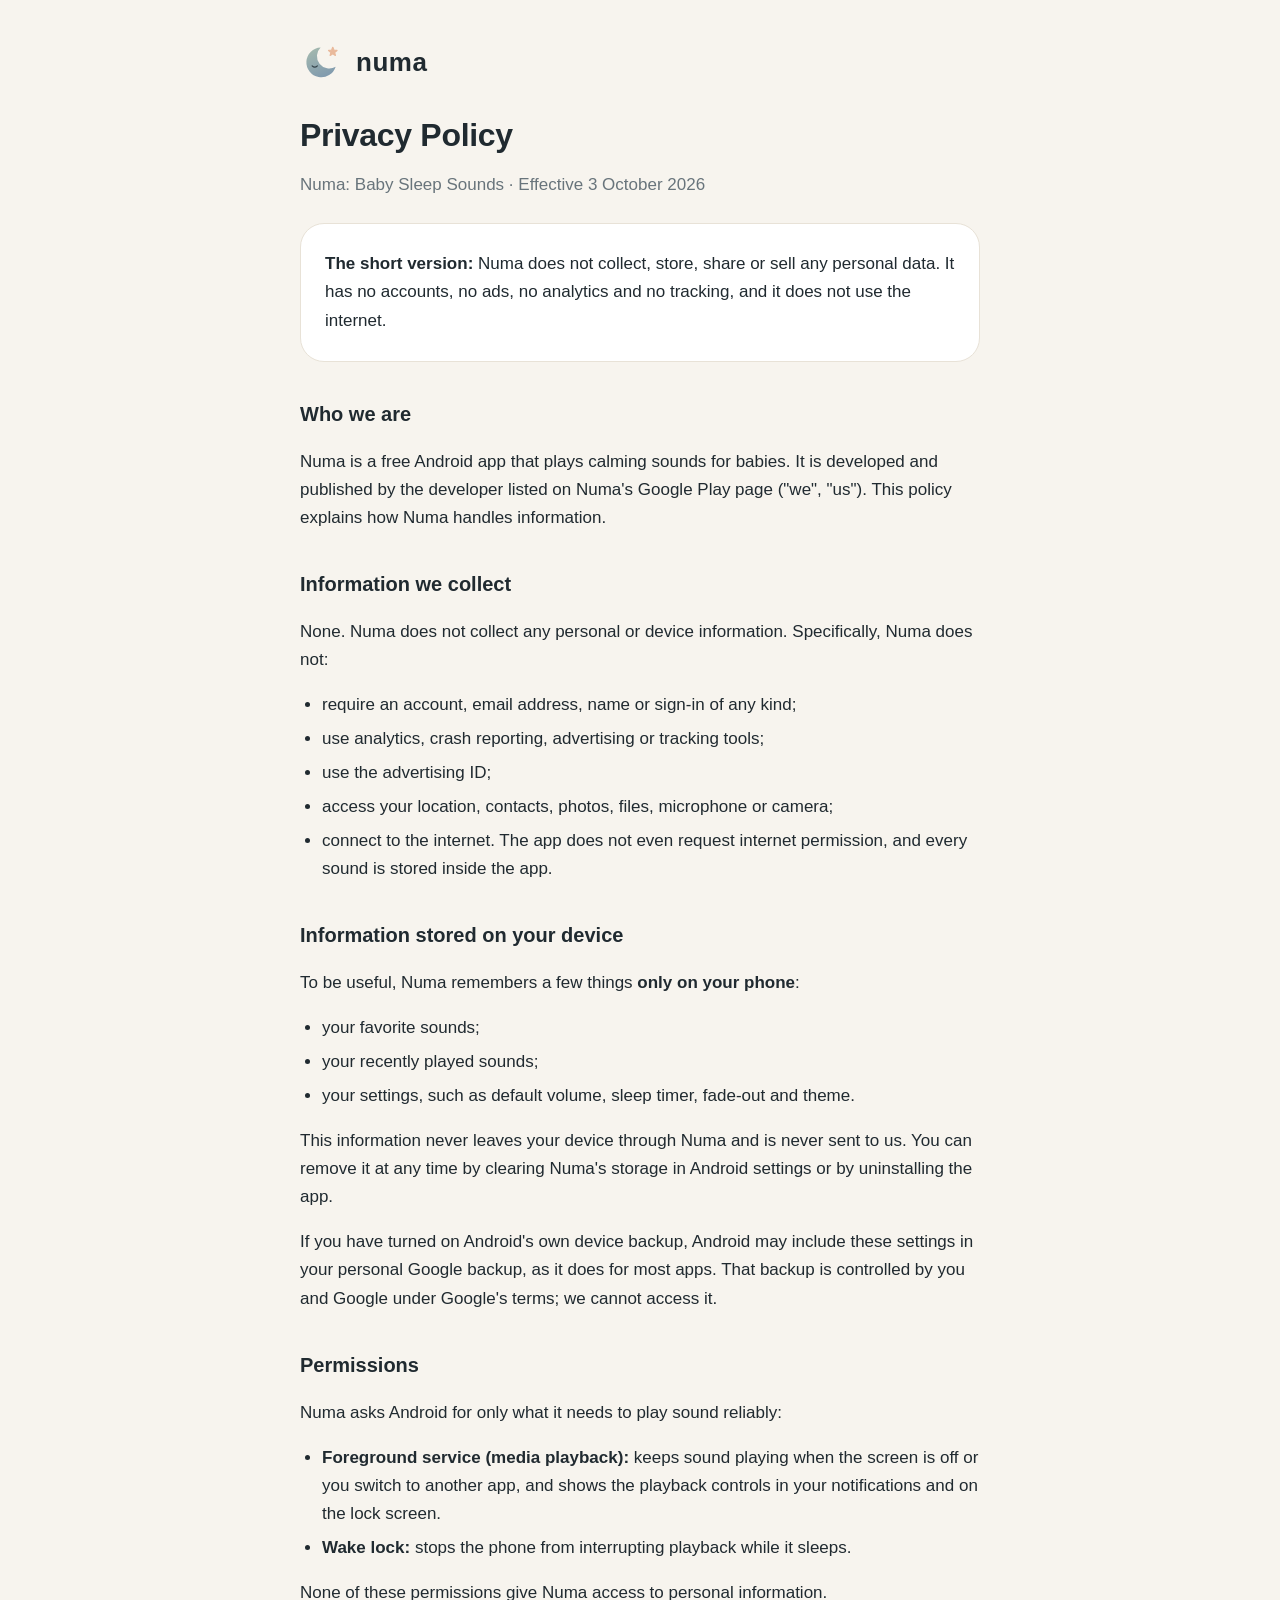
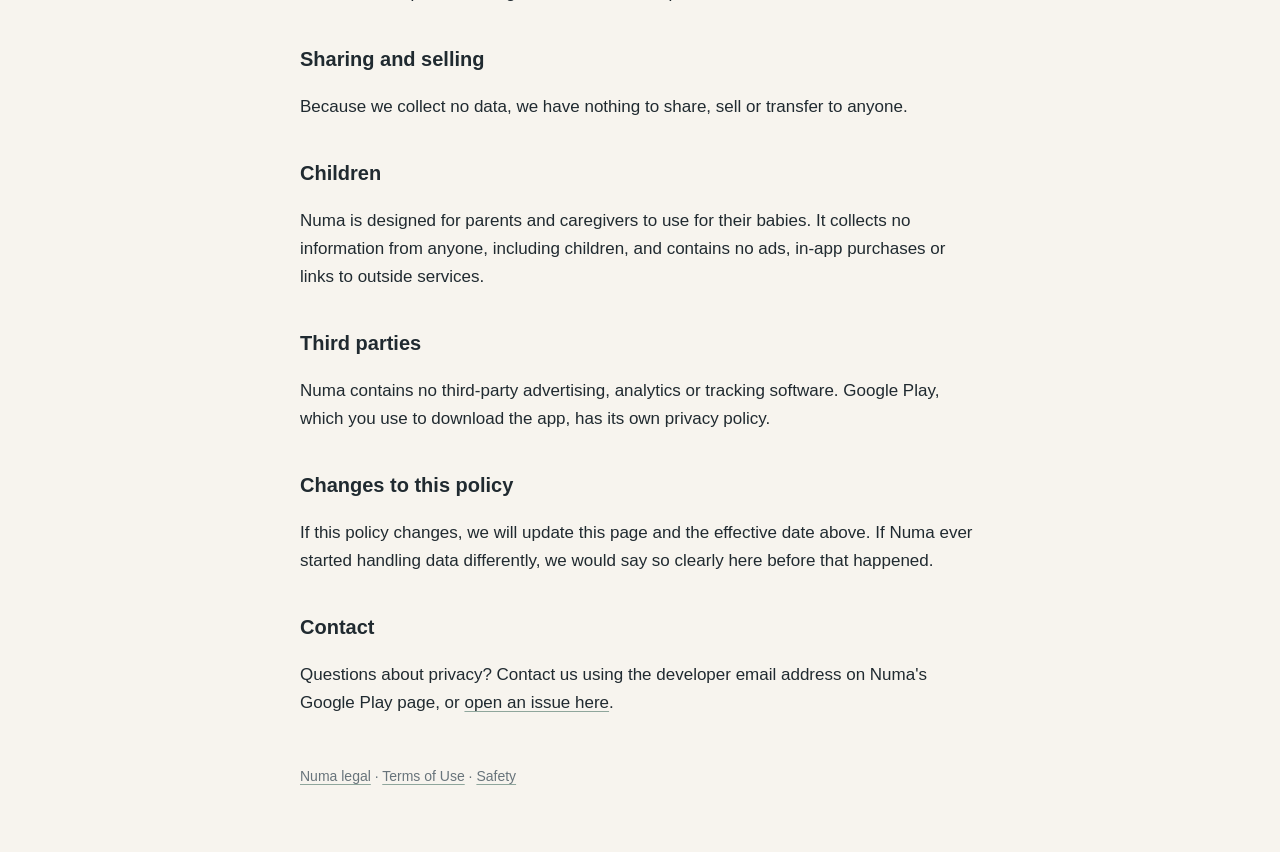
==== privacy.html @ 0d734c7f "Add Numa privacy policy, terms of use and safety pages Co-Authored-By: Claude Opus 5.5 <noreply@anth" ====
<!doctype html>
<html lang="en">
<head>
<meta charset="utf-8">
<meta name="viewport" content="width=device-width, initial-scale=1">
<title>Numa Privacy Policy</title>
<meta name="description" content="Privacy Policy for Numa: Baby Sleep Sounds. Numa collects no personal data.">
<link rel="stylesheet" href="style.css">
</head>
<body>
<main>
  <header>
    <a href="./">
      <svg viewBox="0 0 100 100" aria-hidden="true"><defs><linearGradient id="m" x1="30" y1="20" x2="60" y2="88" gradientUnits="userSpaceOnUse"><stop offset="0" stop-color="#A3B8AE"/><stop offset="1" stop-color="#7F99AE"/></linearGradient></defs><g transform="translate(2.5 -3.25)"><path d="M44.36 20.04A34 34 0 1 0 78.52 63.94A28 28 0 0 1 44.36 20.04Z" fill="url(#m)"/><path d="M25 62Q31 68 37 62" fill="none" stroke="#34434A" stroke-width="2.6" stroke-linecap="round"/><path d="M72 20L74.59 26.44L81.51 26.91L76.18 31.36L77.88 38.09L72 34.4L66.12 38.09L67.82 31.36L62.49 26.91L69.41 26.44Z" fill="#E9B99B" stroke="#E9B99B" stroke-width="3" stroke-linejoin="round"/></g></svg>
      <span>numa</span>
    </a>
  </header>

  <h1>Privacy Policy</h1>
  <p class="muted">Numa: Baby Sleep Sounds · Effective 3 October 2026</p>

  <div class="card">
    <p><strong>The short version:</strong> Numa does not collect, store, share or sell any personal data. It has no accounts, no ads, no analytics and no tracking, and it does not use the internet.</p>
  </div>

  <h2>Who we are</h2>
  <p>Numa is a free Android app that plays calming sounds for babies. It is developed and published by the developer listed on Numa's Google Play page ("we", "us"). This policy explains how Numa handles information.</p>

  <h2>Information we collect</h2>
  <p>None. Numa does not collect any personal or device information. Specifically, Numa does not:</p>
  <ul>
    <li>require an account, email address, name or sign-in of any kind;</li>
    <li>use analytics, crash reporting, advertising or tracking tools;</li>
    <li>use the advertising ID;</li>
    <li>access your location, contacts, photos, files, microphone or camera;</li>
    <li>connect to the internet. The app does not even request internet permission, and every sound is stored inside the app.</li>
  </ul>

  <h2>Information stored on your device</h2>
  <p>To be useful, Numa remembers a few things <strong>only on your phone</strong>:</p>
  <ul>
    <li>your favorite sounds;</li>
    <li>your recently played sounds;</li>
    <li>your settings, such as default volume, sleep timer, fade-out and theme.</li>
  </ul>
  <p>This information never leaves your device through Numa and is never sent to us. You can remove it at any time by clearing Numa's storage in Android settings or by uninstalling the app.</p>
  <p>If you have turned on Android's own device backup, Android may include these settings in your personal Google backup, as it does for most apps. That backup is controlled by you and Google under Google's terms; we cannot access it.</p>

  <h2>Permissions</h2>
  <p>Numa asks Android for only what it needs to play sound reliably:</p>
  <ul>
    <li><strong>Foreground service (media playback):</strong> keeps sound playing when the screen is off or you switch to another app, and shows the playback controls in your notifications and on the lock screen.</li>
    <li><strong>Wake lock:</strong> stops the phone from interrupting playback while it sleeps.</li>
  </ul>
  <p>None of these permissions give Numa access to personal information.</p>

  <h2>Sharing and selling</h2>
  <p>Because we collect no data, we have nothing to share, sell or transfer to anyone.</p>

  <h2>Children</h2>
  <p>Numa is designed for parents and caregivers to use for their babies. It collects no information from anyone, including children, and contains no ads, in-app purchases or links to outside services.</p>

  <h2>Third parties</h2>
  <p>Numa contains no third-party advertising, analytics or tracking software. Google Play, which you use to download the app, has its own privacy policy.</p>

  <h2>Changes to this policy</h2>
  <p>If this policy changes, we will update this page and the effective date above. If Numa ever started handling data differently, we would say so clearly here before that happened.</p>

  <h2>Contact</h2>
  <p>Questions about privacy? Contact us using the developer email address on Numa's Google Play page, or <a href="https://github.com/leaskeg/numa-legal/issues">open an issue here</a>.</p>

  <footer>
    <a href="./">Numa legal</a> · <a href="terms.html">Terms of Use</a> · <a href="safety.html">Safety</a>
  </footer>
</main>
</body>
</html>
---- style.css ----
:root {
  --bg: #F7F4EE;
  --surface: #FFFFFF;
  --text: #202A30;
  --muted: #68747B;
  --sage: #8FA69C;
  --border: #E8E2D7;
}
@media (prefers-color-scheme: dark) {
  :root {
    --bg: #11161A;
    --surface: #1B2329;
    --text: #F4F1EA;
    --muted: #AAB5BA;
    --sage: #91AAA0;
    --border: #2B363F;
  }
}
* { box-sizing: border-box; }
html { -webkit-text-size-adjust: 100%; }
body {
  margin: 0;
  background: var(--bg);
  color: var(--text);
  font: 17px/1.65 -apple-system, BlinkMacSystemFont, "Segoe UI", Roboto, "Helvetica Neue", Arial, sans-serif;
}
main { max-width: 720px; margin: 0 auto; padding: 40px 20px 64px; }
header { display: flex; align-items: center; gap: 12px; margin-bottom: 32px; }
header a { display: flex; align-items: center; gap: 12px; color: var(--text); text-decoration: none; }
header svg { width: 44px; height: 44px; flex: none; }
header span { font-size: 26px; font-weight: 600; letter-spacing: 0.5px; }
h1 { font-size: 32px; line-height: 1.2; margin: 0 0 8px; letter-spacing: -0.3px; }
h2 { font-size: 20px; margin: 36px 0 8px; }
p, li { color: var(--text); }
.muted { color: var(--muted); }
.card {
  background: var(--surface);
  border: 1px solid var(--border);
  border-radius: 24px;
  padding: 20px 24px;
  margin: 24px 0;
}
.card p { margin: 6px 0; }
ul { padding-left: 22px; }
li { margin: 6px 0; }
a { color: var(--text); text-decoration-color: var(--sage); text-underline-offset: 3px; }
nav.links { display: grid; gap: 12px; margin-top: 24px; }
nav.links a {
  display: block;
  background: var(--surface);
  border: 1px solid var(--border);
  border-radius: 20px;
  padding: 18px 22px;
  text-decoration: none;
  font-weight: 600;
}
nav.links a small { display: block; font-weight: 400; color: var(--muted); margin-top: 2px; }
footer { margin-top: 48px; font-size: 14px; color: var(--muted); }
footer a { color: var(--muted); }
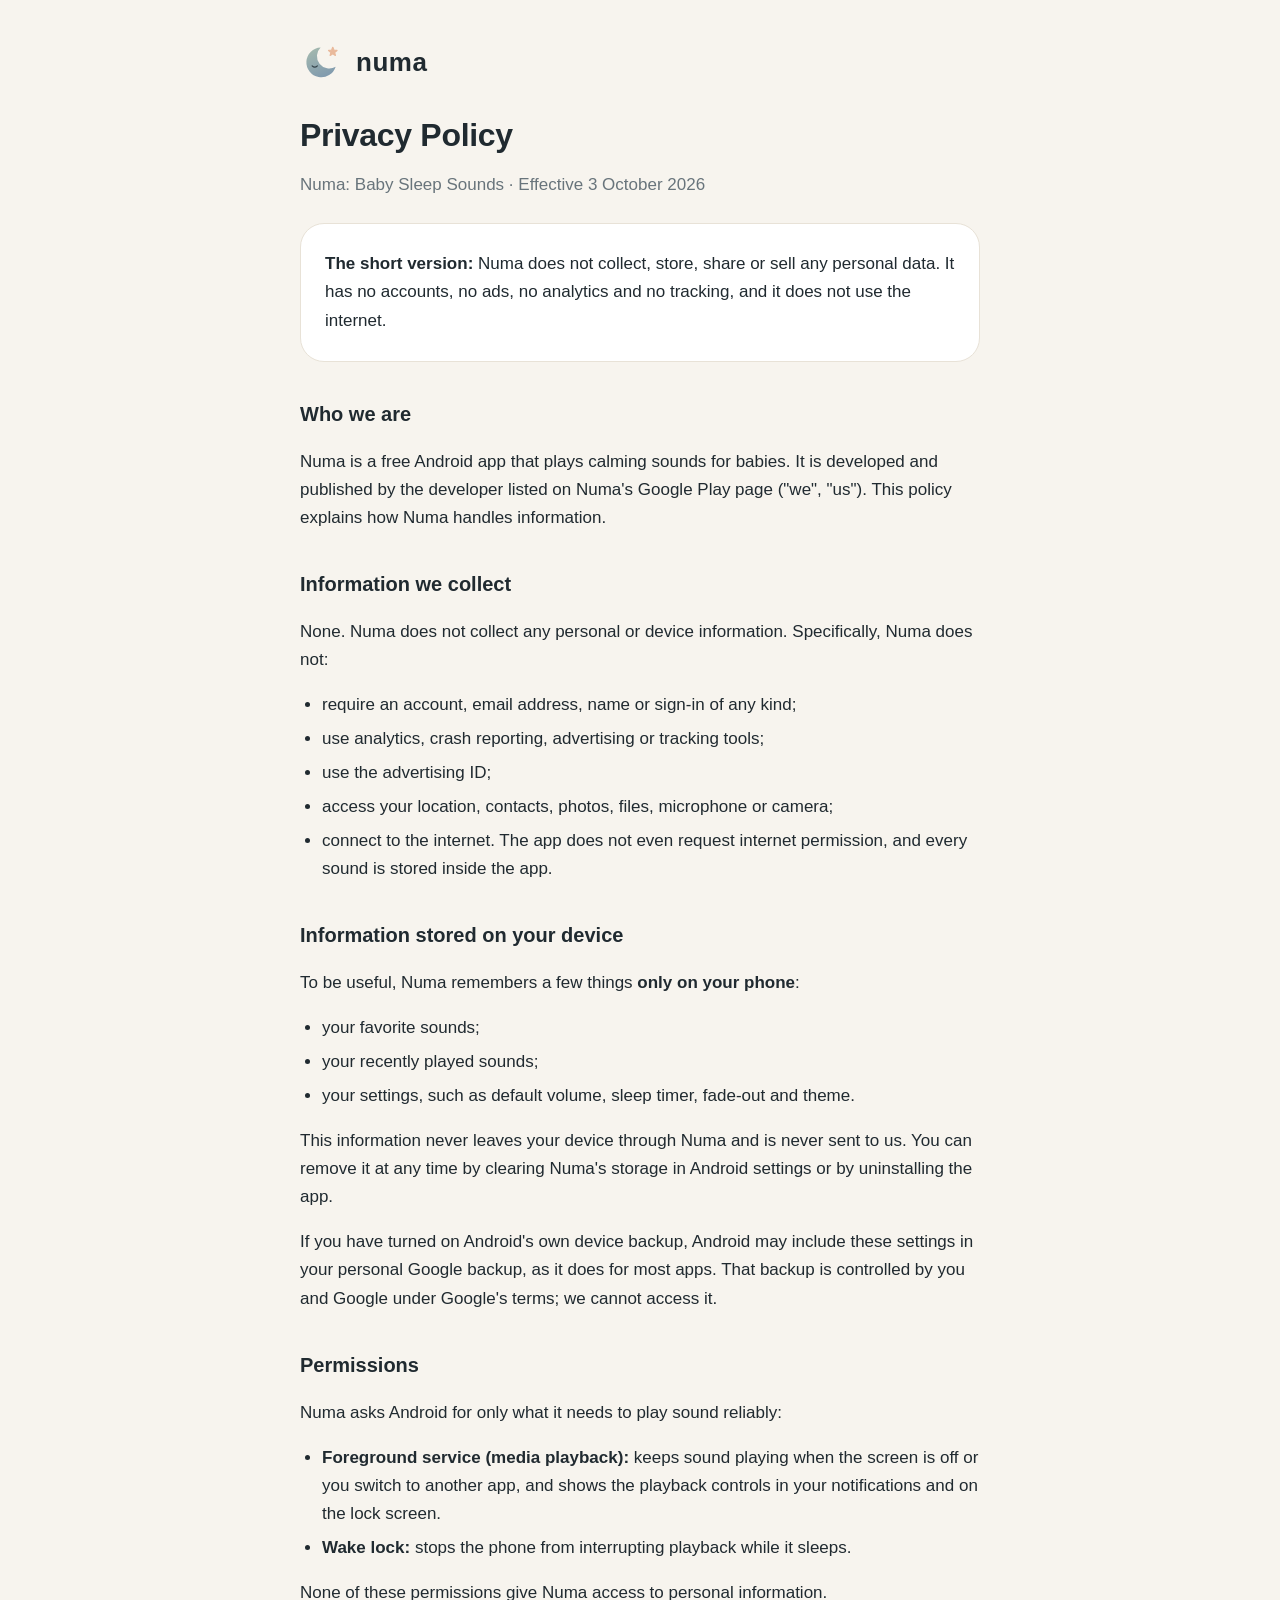
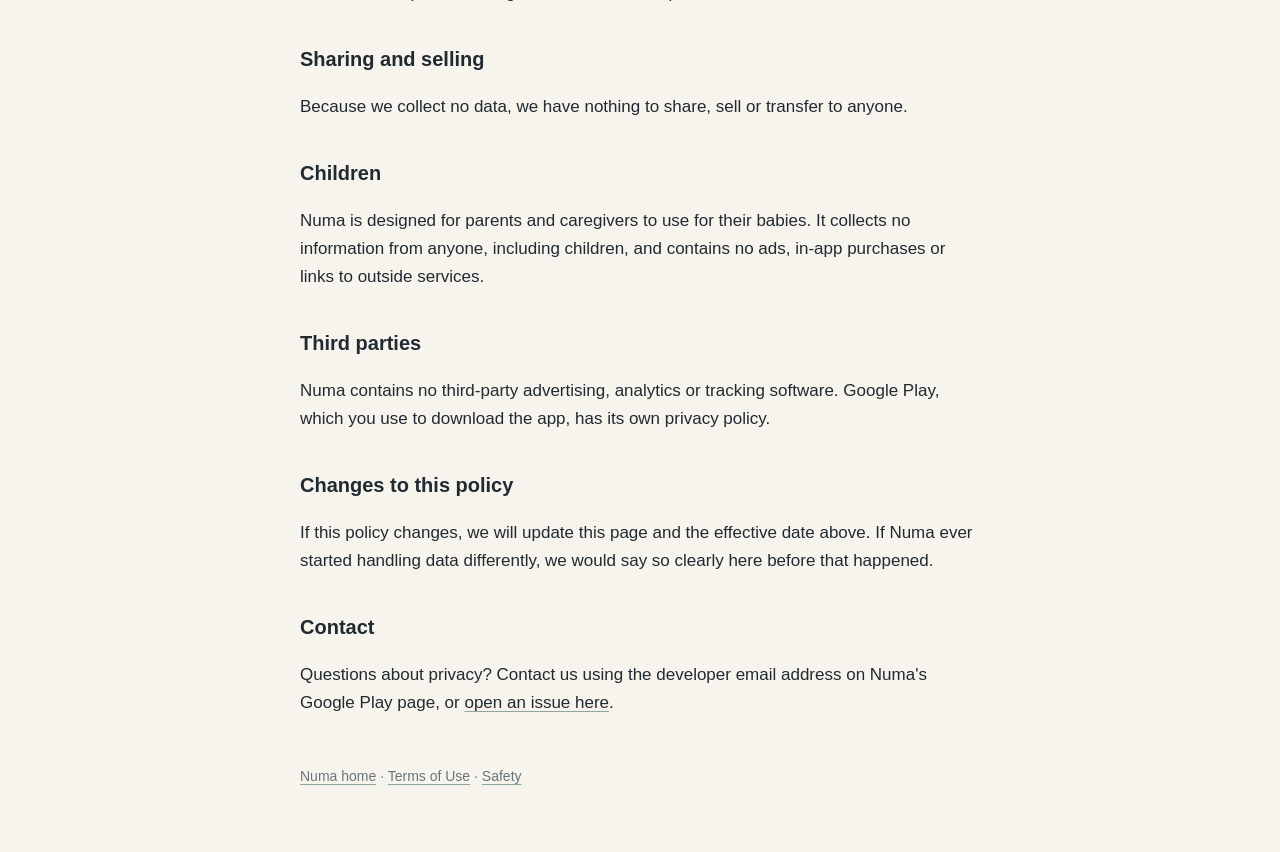
==== commit 0d7af8cc: "Add the Numa website home page Landing page following the app's concept art: hero with app screens, " ====
--- a/privacy.html
+++ b/privacy.html
@@ -70,7 +70,7 @@
   <p>Questions about privacy? Contact us using the developer email address on Numa's Google Play page, or <a href="https://github.com/leaskeg/numa-legal/issues">open an issue here</a>.</p>
 
   <footer>
-    <a href="./">Numa legal</a> · <a href="terms.html">Terms of Use</a> · <a href="safety.html">Safety</a>
+    <a href="./">Numa home</a> · <a href="terms.html">Terms of Use</a> · <a href="safety.html">Safety</a>
   </footer>
 </main>
 </body>
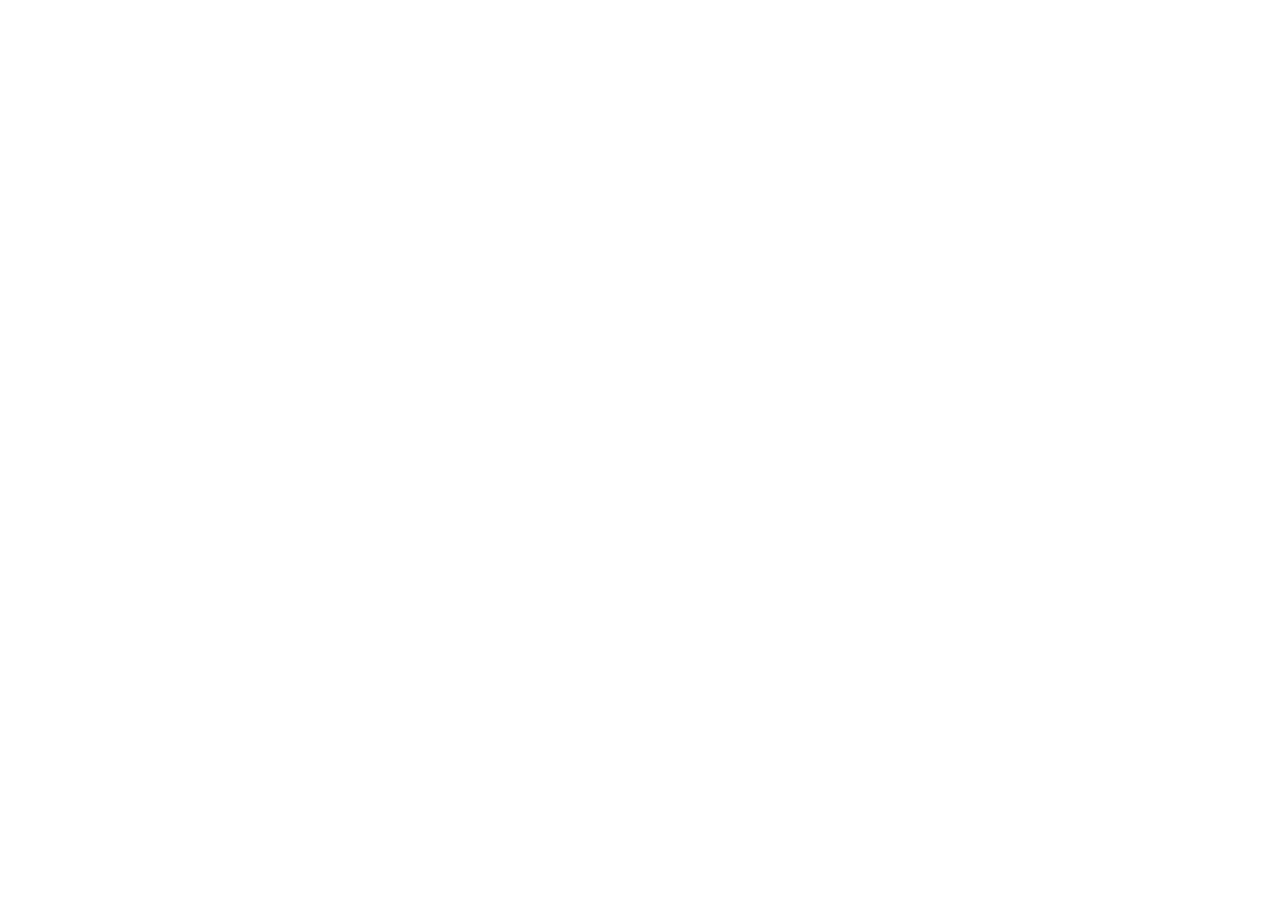
==== commit bb1136bf: "Forward to the new site at numasounds.github.io Old links (including the privacy policy URL in Play " ====
--- a/privacy.html
+++ b/privacy.html
@@ -3,75 +3,11 @@
 <head>
 <meta charset="utf-8">
 <meta name="viewport" content="width=device-width, initial-scale=1">
-<title>Numa Privacy Policy</title>
-<meta name="description" content="Privacy Policy for Numa: Baby Sleep Sounds. Numa collects no personal data.">
-<link rel="stylesheet" href="style.css">
+<title>Numa has moved</title>
+<link rel="canonical" href="https://numasounds.github.io/privacy.html">
+<meta http-equiv="refresh" content="0; url=https://numasounds.github.io/privacy.html">
+<script>location.replace("https://numasounds.github.io/privacy.html" + location.hash);</script>
+<style>body{margin:0;font:17px/1.6 -apple-system,"Segoe UI",Roboto,sans-serif;background:#F7F4EE;color:#202A30;display:grid;place-items:center;min-height:100vh}a{color:#202A30}@media(prefers-color-scheme:dark){body{background:#11161A;color:#F4F1EA}a{color:#F4F1EA}}</style>
 </head>
-<body>
-<main>
-  <header>
-    <a href="./">
-      <svg viewBox="0 0 100 100" aria-hidden="true"><defs><linearGradient id="m" x1="30" y1="20" x2="60" y2="88" gradientUnits="userSpaceOnUse"><stop offset="0" stop-color="#A3B8AE"/><stop offset="1" stop-color="#7F99AE"/></linearGradient></defs><g transform="translate(2.5 -3.25)"><path d="M44.36 20.04A34 34 0 1 0 78.52 63.94A28 28 0 0 1 44.36 20.04Z" fill="url(#m)"/><path d="M25 62Q31 68 37 62" fill="none" stroke="#34434A" stroke-width="2.6" stroke-linecap="round"/><path d="M72 20L74.59 26.44L81.51 26.91L76.18 31.36L77.88 38.09L72 34.4L66.12 38.09L67.82 31.36L62.49 26.91L69.41 26.44Z" fill="#E9B99B" stroke="#E9B99B" stroke-width="3" stroke-linejoin="round"/></g></svg>
-      <span>numa</span>
-    </a>
-  </header>
-
-  <h1>Privacy Policy</h1>
-  <p class="muted">Numa: Baby Sleep Sounds · Effective 3 October 2026</p>
-
-  <div class="card">
-    <p><strong>The short version:</strong> Numa does not collect, store, share or sell any personal data. It has no accounts, no ads, no analytics and no tracking, and it does not use the internet.</p>
-  </div>
-
-  <h2>Who we are</h2>
-  <p>Numa is a free Android app that plays calming sounds for babies. It is developed and published by the developer listed on Numa's Google Play page ("we", "us"). This policy explains how Numa handles information.</p>
-
-  <h2>Information we collect</h2>
-  <p>None. Numa does not collect any personal or device information. Specifically, Numa does not:</p>
-  <ul>
-    <li>require an account, email address, name or sign-in of any kind;</li>
-    <li>use analytics, crash reporting, advertising or tracking tools;</li>
-    <li>use the advertising ID;</li>
-    <li>access your location, contacts, photos, files, microphone or camera;</li>
-    <li>connect to the internet. The app does not even request internet permission, and every sound is stored inside the app.</li>
-  </ul>
-
-  <h2>Information stored on your device</h2>
-  <p>To be useful, Numa remembers a few things <strong>only on your phone</strong>:</p>
-  <ul>
-    <li>your favorite sounds;</li>
-    <li>your recently played sounds;</li>
-    <li>your settings, such as default volume, sleep timer, fade-out and theme.</li>
-  </ul>
-  <p>This information never leaves your device through Numa and is never sent to us. You can remove it at any time by clearing Numa's storage in Android settings or by uninstalling the app.</p>
-  <p>If you have turned on Android's own device backup, Android may include these settings in your personal Google backup, as it does for most apps. That backup is controlled by you and Google under Google's terms; we cannot access it.</p>
-
-  <h2>Permissions</h2>
-  <p>Numa asks Android for only what it needs to play sound reliably:</p>
-  <ul>
-    <li><strong>Foreground service (media playback):</strong> keeps sound playing when the screen is off or you switch to another app, and shows the playback controls in your notifications and on the lock screen.</li>
-    <li><strong>Wake lock:</strong> stops the phone from interrupting playback while it sleeps.</li>
-  </ul>
-  <p>None of these permissions give Numa access to personal information.</p>
-
-  <h2>Sharing and selling</h2>
-  <p>Because we collect no data, we have nothing to share, sell or transfer to anyone.</p>
-
-  <h2>Children</h2>
-  <p>Numa is designed for parents and caregivers to use for their babies. It collects no information from anyone, including children, and contains no ads, in-app purchases or links to outside services.</p>
-
-  <h2>Third parties</h2>
-  <p>Numa contains no third-party advertising, analytics or tracking software. Google Play, which you use to download the app, has its own privacy policy.</p>
-
-  <h2>Changes to this policy</h2>
-  <p>If this policy changes, we will update this page and the effective date above. If Numa ever started handling data differently, we would say so clearly here before that happened.</p>
-
-  <h2>Contact</h2>
-  <p>Questions about privacy? Contact us using the developer email address on Numa's Google Play page, or <a href="https://github.com/leaskeg/numa-legal/issues">open an issue here</a>.</p>
-
-  <footer>
-    <a href="./">Numa home</a> · <a href="terms.html">Terms of Use</a> · <a href="safety.html">Safety</a>
-  </footer>
-</main>
-</body>
+<body><p>Numa has moved to <a href="https://numasounds.github.io/privacy.html">https://numasounds.github.io/privacy.html</a></p></body>
 </html>
